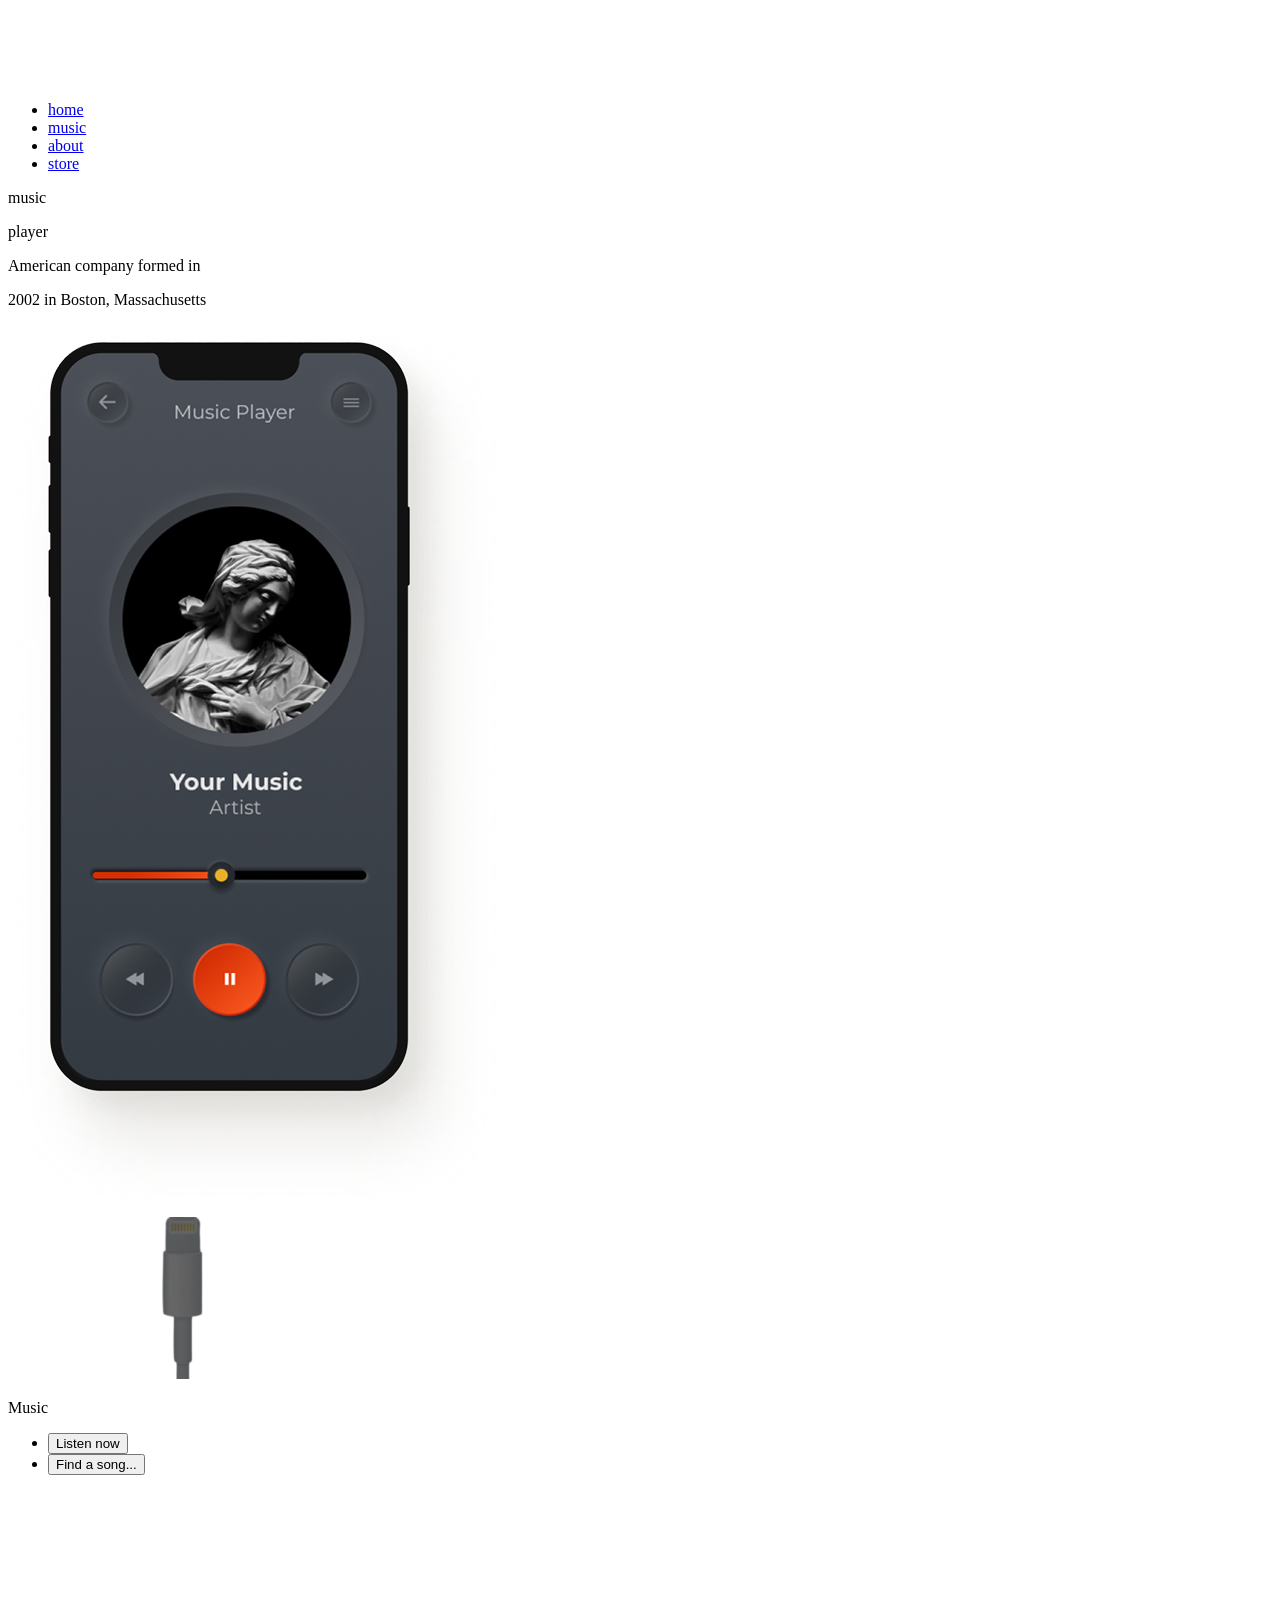
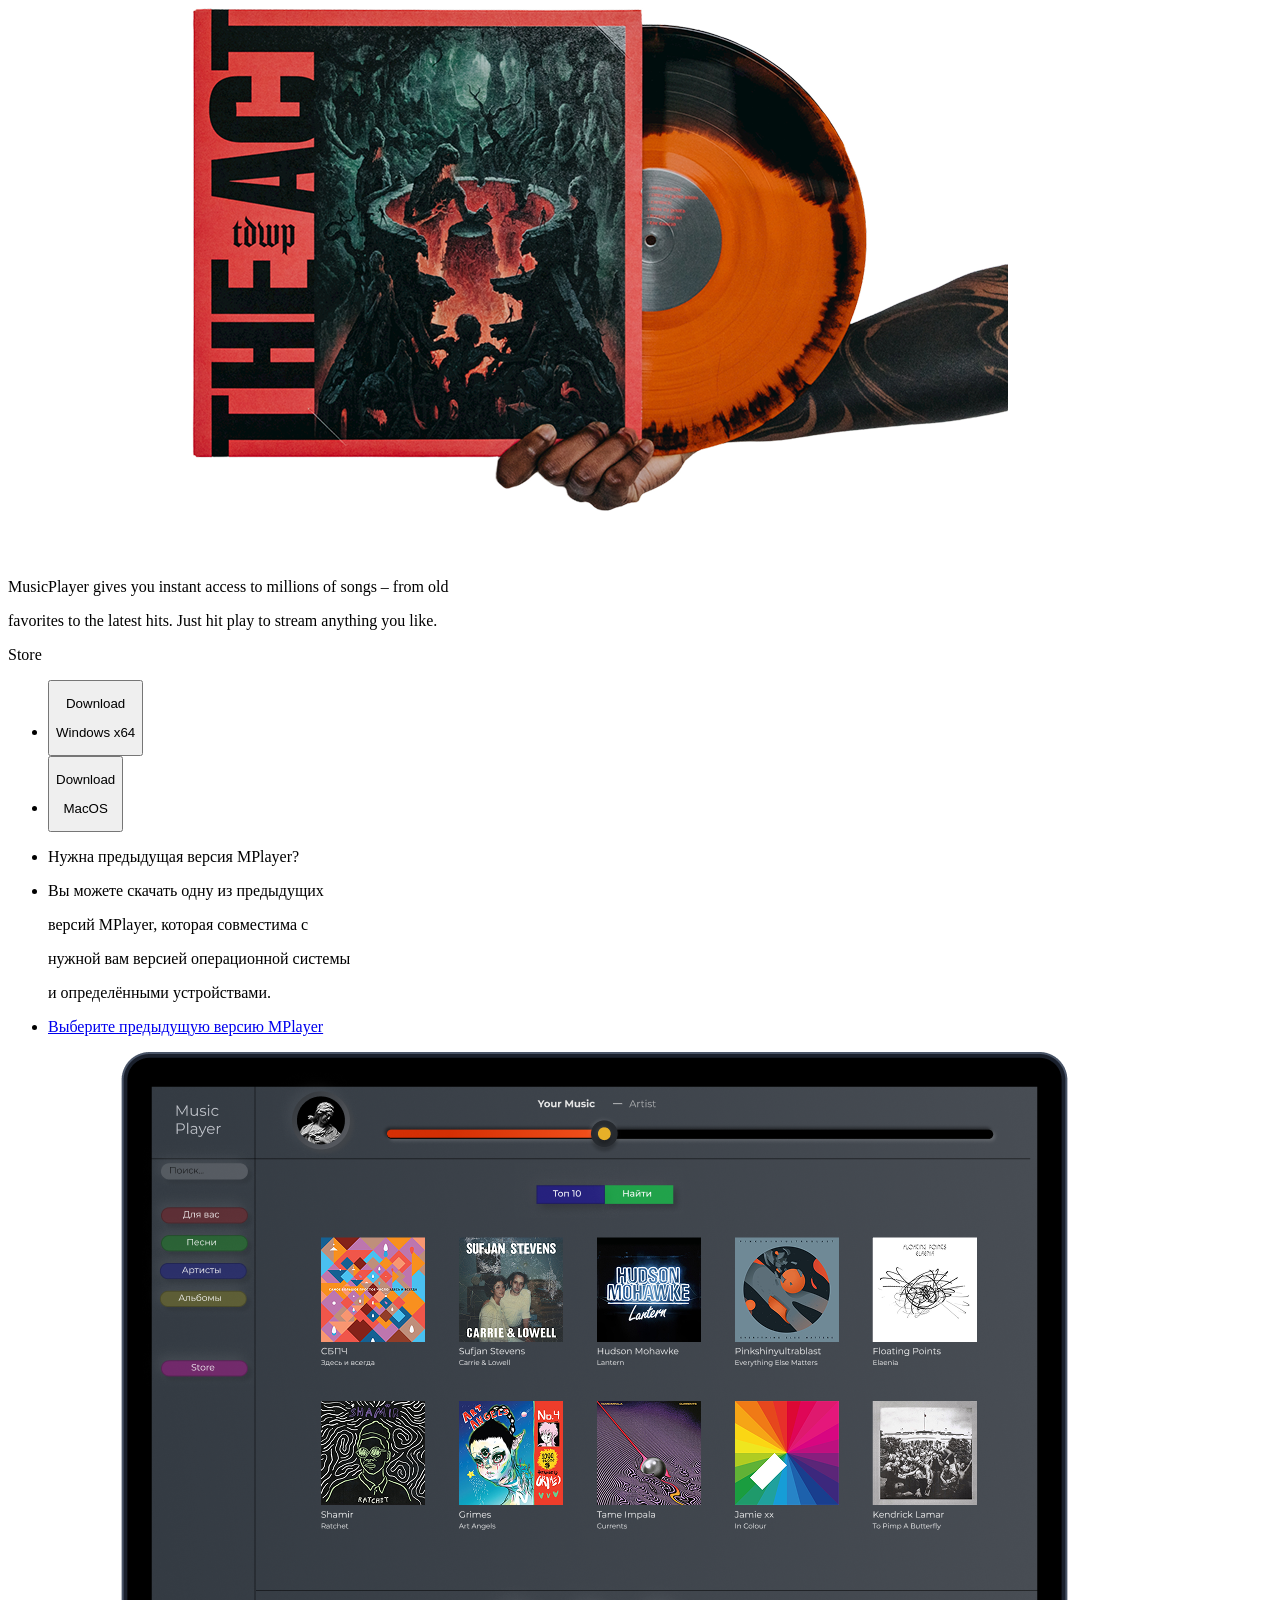
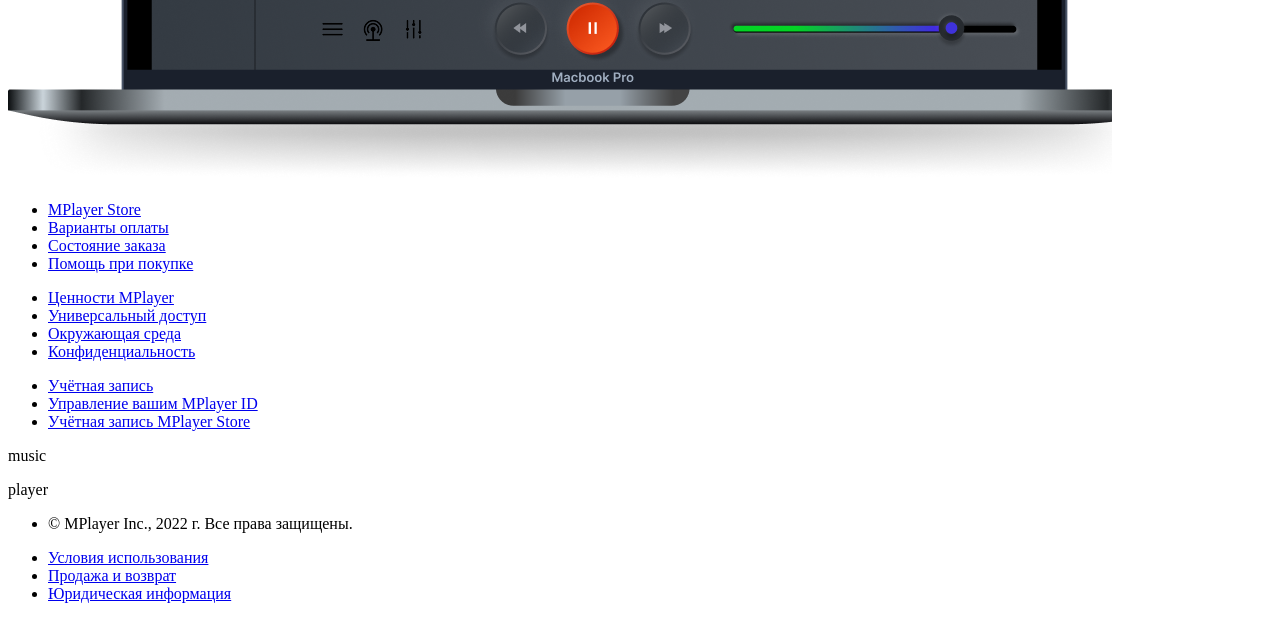
==== project_music_player/index.html @ a36b60ea "new project: html part done" ====
<!DOCTYPE html>
<html lang="en">
<head>
    <meta charset="UTF-8">
    <meta name="viewport" content="width=device-width, initial-scale=1.0">
    <title>Music Player</title>
</head>
<body>
    <header class="page_header">
        <nav class="navigation">
            <div>
                <img src="images/MP_logo.png" alt="" class="mp_logo">
            </div>
            <ul class="navigation_list">
                <li>
                    <a href="#" class="navigation_title_main">home</a>
                </li>
                <li>
                    <a href="#" class="navigation_title_main">music</a>
                </li>
                <li>
                    <a href="#" class="navigation_title_main">about</a>
                </li>
                <li>
                    <a href="#" class="navigation_title_main">store</a>
                </li>
            </ul>
        </nav>

        <div class="header_main_info">
            <div class="header_title_mp">
                <p class="title_mp">music</p>
                <p class="title_mp">player</p>
            </div>
            <div class="header_title_text">
                <p class="title_text">American company formed in</p>
                <p class="title_text">2002 in Boston, Massachusetts</p>
            </div>
            <div>
                <img src="images/iphone.png" class="iphone_img">
            </div>
            <div>
                <img src="images/kabel_iphone.png" class="kabel_img">
            </div>
        </div>
    </header>
    
    <main class="page_main">
        <section class="main_music">
            <div>
                <p class="title_music">Music</p>
            </div>
            <ul class="buttons_music">
                <li>
                    <button>Listen now</button>
                </li>
                <li>
                    <button>Find a song...</button>
                </li>
            </ul>
            <div>
                <img src="images/hand_with_disk.png" alt="" class="music_img">
            </div>
        </section>

        <section class="main_about">
            <div class="main_text_about">
                <p class="text_about">MusicPlayer gives you instant access to millions of songs – from old</p>
                <p class="text_about">favorites to the latest hits. Just hit play to stream anything you like.</p>
            </div>
        </section>

        <section class="main_store">
            <div>
                <p class="title_store">Store</p>
            </div>
            <ul class="buttons_store">
                <li>
                    <button class="button_windows">
                        <p>Download</p>
                        <p>Windows x64</p>
                    </button>
                </li>
                <li>
                    <button class="button_macos">
                        <p>Download</p>
                        <p>MacOS</p>
                    </button>
                </li>
            </ul>
            <ul class="version_store">
                <li>
                    <p class="title_version">Нужна предыдущая версия MPlayer?</p>
                </li>
                <li>
                    <p class="text_version">Вы можете скачать одну из предыдущих</p>
                    <p class="text_version">версий MPlayer, которая совместима с</p>
                    <p class="text_version">нужной вам версией операционной системы</p>
                    <p class="text_version">и определёнными устройствами.</p>
                </li>
                <li>
                    <a href="#" class="link_version">Выберите предыдущую версию MPlayer</a>
                </li>
            </ul>
            <div>
                <img src="images/macbook.png" class="macbook_img">
            </div>
        </section>
    </main>

    <footer class="page_footer">
        <ul class="footer_mp_store">
            <li>
                <a href="#" class="footer_mp_store_title">MPlayer Store</a>
            </li>
            <li>
                <a href="#" class="footer_mp_store_vars">Варианты оплаты</a>
            </li>
            <li>
                <a href="#" class="footer_mp_store_vars">Состояние заказа</a>
            </li>
            <li>
                <a href="#" class="footer_mp_store_vars">Помощь при покупке</a>
            </li>
        </ul>

        <ul class="footer_mp_values">
            <li>
                <a href="#" class="footer_mp_values_title">Ценности MPlayer</a>
            </li>
            <li>
                <a href="#" class="footer_mp_values_vars">Универсальный доступ</a>
            </li>
            <li>
                <a href="#" class="footer_mp_values_vars">Окружающая среда</a>
            </li>
            <li>
                <a href="#" class="footer_mp_values_vars">Конфиденциальность</a>
            </li>
        </ul>

        <ul class="footer_account">
            <li>
                <a href="#" class="footer_account_title">Учётная запись</a>
            </li>
            <li>
                <a href="#" class="footer_account_vars">Управление вашим MPlayer ID</a>
            </li>
            <li>
                <a href="#" class="footer_account_vars">Учётная запись MPlayer Store</a>
            </li>
        </ul>

        <div class="footer_title_mp">
            <p class="footer_logo">music</p>
            <p class="footer_logo">player</p>
        </div>

        <ul class="footer_info">
            <li>
                <p class="footer_info_under_logo">© MPlayer Inc., 2022 г. Все права защищены.</p>
            </li>
            <li>
                <a href="#" class="footer_info_vars">Условия использования</a>
            </li>
            <li>
                <a href="#" class="footer_info_vars">Продажа и возврат</a>
            </li>
            <li>
                <a href="#" class="footer_info_vars">Юридическая информация</a>
            </li>
        </ul>
    </footer>
</body>
</html>
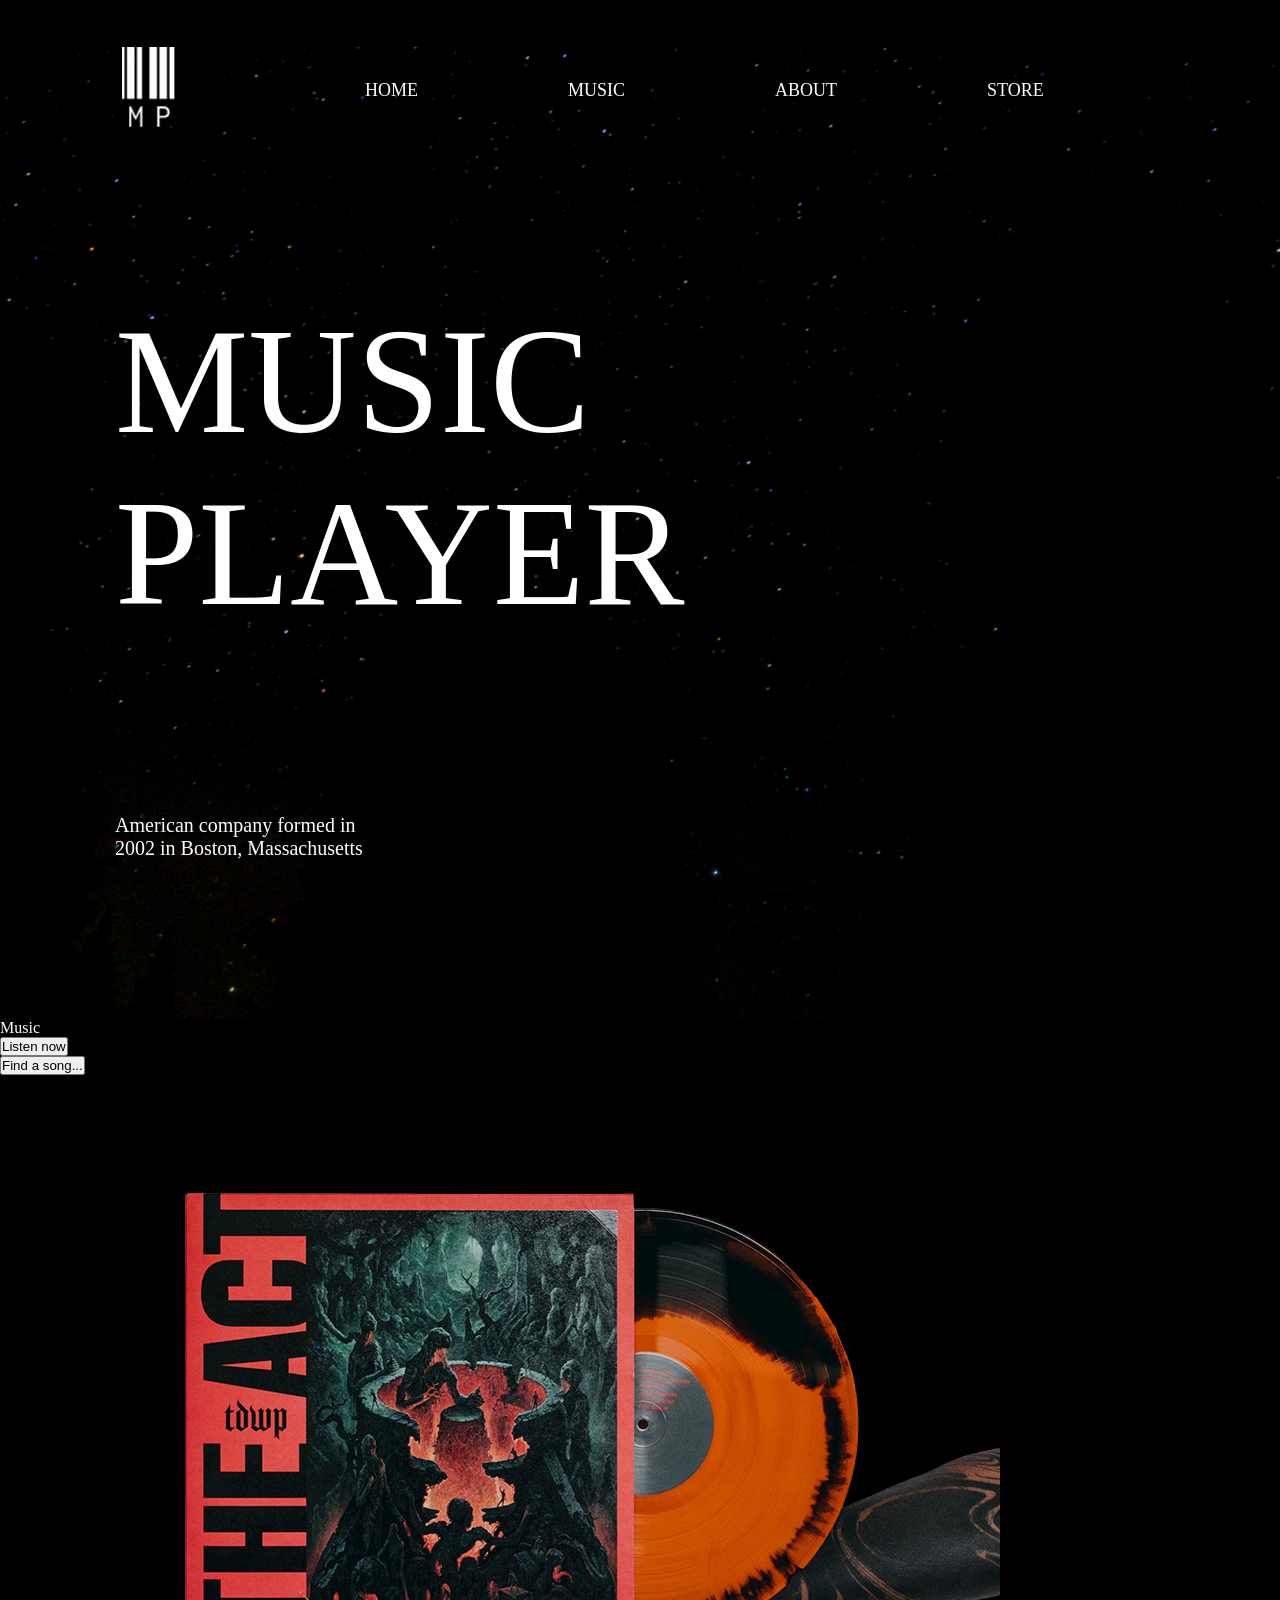
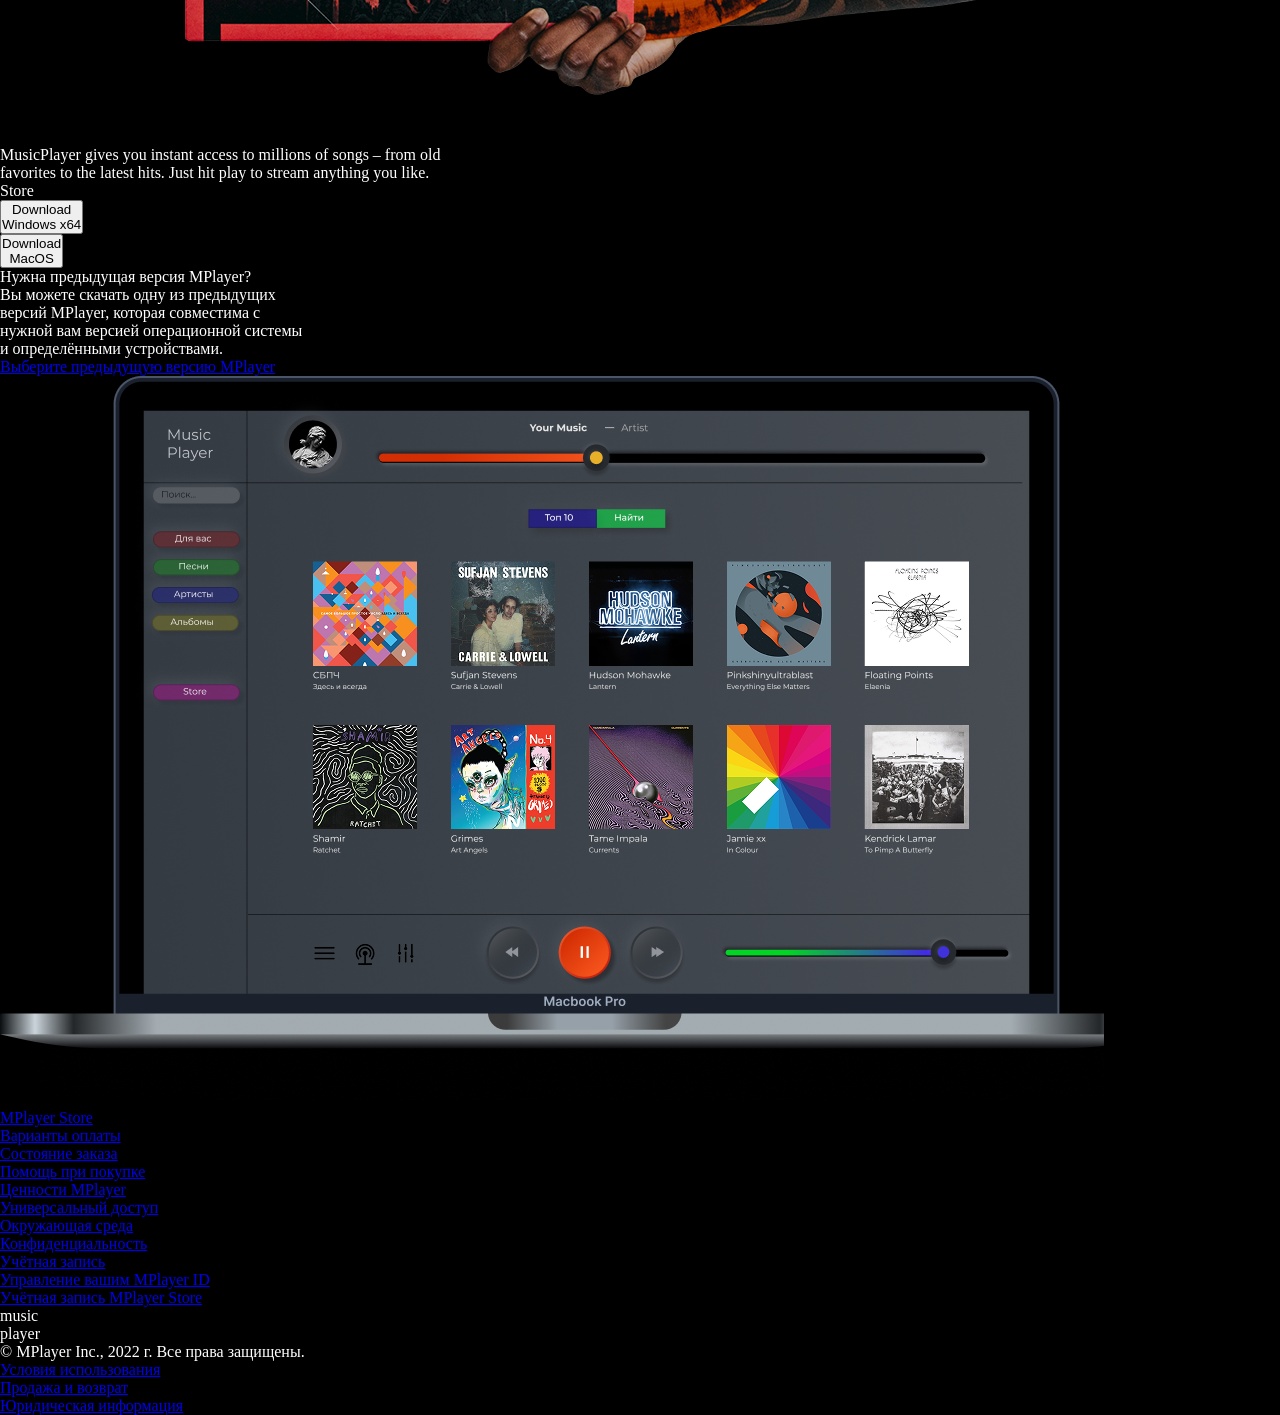
==== commit 7edd684b: "fixes..." ====
--- a/project_music_player/index.html
+++ b/project_music_player/index.html
@@ -3,6 +3,7 @@
 <head>
     <meta charset="UTF-8">
     <meta name="viewport" content="width=device-width, initial-scale=1.0">
+    <link rel="stylesheet" href="style.css">
     <title>Music Player</title>
 </head>
 <body>
@@ -27,22 +28,28 @@
             </ul>
         </nav>
 
-        <div class="header_main_info">
-            <div class="header_title_mp">
-                <p class="title_mp">music</p>
-                <p class="title_mp">player</p>
+        <div class="header_main">
+            <div class="header_main_info">
+                <div class="header_title_mp">
+                    <p class="title_mp">music</p>
+                    <p class="title_mp">player</p>
+                </div>
+                <div class="header_title_text">
+                    <p class="title_text">American company formed in</p>
+                    <p class="title_text">2002 in Boston, Massachusetts</p>
+                </div>
             </div>
-            <div class="header_title_text">
-                <p class="title_text">American company formed in</p>
-                <p class="title_text">2002 in Boston, Massachusetts</p>
-            </div>
-            <div>
-                <img src="images/iphone.png" class="iphone_img">
-            </div>
-            <div>
-                <img src="images/kabel_iphone.png" class="kabel_img">
+
+            <div class="header_main_imgs">
+                <div>
+                    <img src="images/iphone.png" class="iphone_img">
+                </div>
+                <div>
+                    <img src="images/kabel_iphone.png" class="kabel_img">
+                </div>
             </div>
         </div>
+
     </header>
     
     <main class="page_main">
@@ -50,16 +57,18 @@
             <div>
                 <p class="title_music">Music</p>
             </div>
-            <ul class="buttons_music">
-                <li>
-                    <button>Listen now</button>
-                </li>
-                <li>
-                    <button>Find a song...</button>
-                </li>
-            </ul>
-            <div>
-                <img src="images/hand_with_disk.png" alt="" class="music_img">
+            <div class="music_content">
+                <ul class="buttons_music">
+                    <li>
+                        <button type="button" class="buttons_music_main">Listen now</button>
+                    </li>
+                    <li>
+                        <button type="button" class="buttons_music_main">Find a song...</button>
+                    </li>
+                </ul>
+                <div>
+                    <img src="images/hand_with_disk.png" alt="" class="music_img">
+                </div>
             </div>
         </section>
 
--- a/project_music_player/style.css
+++ b/project_music_player/style.css
@@ -0,0 +1,113 @@
+* {
+    padding: 0; 
+    margin: 0;
+    box-sizing: border-box; /* включает padding и border ВНУТРЬ заданной ширины */
+}
+
+html {
+    height: 100%;
+}
+
+body{
+    min-height: 100vh;
+    flex-direction: column; 
+    color: white;
+    background-color: black;
+}
+
+/* ---------- шапка ----------*/
+
+.page_header{
+    width: 100%;
+    min-height: 900px;
+    background-image: url("images/sky_background.png");
+    background-size: cover;
+    background-position: center;
+}
+
+.navigation{
+    display: flex; 
+    flex-wrap: wrap;
+    margin-top: 47px; 
+    margin-left: 122px;
+}
+
+.mp_logo{
+    width: 53px;
+    height: 80px;
+    margin-right: 190px;
+}
+
+.navigation_list{
+    margin: 0;
+    padding: 0;
+    display: flex;
+    flex-wrap: wrap;
+    gap: 150px;
+    margin-top: 30px;
+    list-style: none;
+}
+
+.navigation_title_main{
+    display: block;
+    text-align: center;
+    text-decoration: none;
+    font-size: 18px;
+    font-weight: 500;
+    line-height: 26px;
+    color: white;
+    text-transform: uppercase;
+}
+
+.header_main {
+    display: flex;
+    min-height: 700px;
+}
+
+
+.header_title_mp{
+    text-align: left;
+    margin-top: 164px;
+    margin-left: 115px;
+}
+
+.title_mp{
+    font-size: 150px;
+    text-transform: uppercase;
+    font-weight: 500;
+    font-family: fantasy;
+}
+
+.header_title_text{
+    text-align: left;
+    margin-top: 175px;
+    margin-left: 115px;
+}
+
+.title_text{
+    font-size: 20px;
+    font-weight: 500;
+}
+
+.header_main_imgs{
+    position: relative;
+    width: 500px;
+    margin-left: 700px;
+}
+
+.iphone_img{
+    display: block;
+    margin: 0;
+    padding: 0;
+    width: 500px;
+    position: relative; /* чтобы работал z-index */
+    z-index: 2; /* больше -> выше по приоритету */
+}
+
+.kabel_img{
+    position: absolute;
+    bottom: -7px;
+    left: 10%;
+    width: 350px;
+    z-index: 1; /* меньше -> ниже по приоритету (позади) */
+}
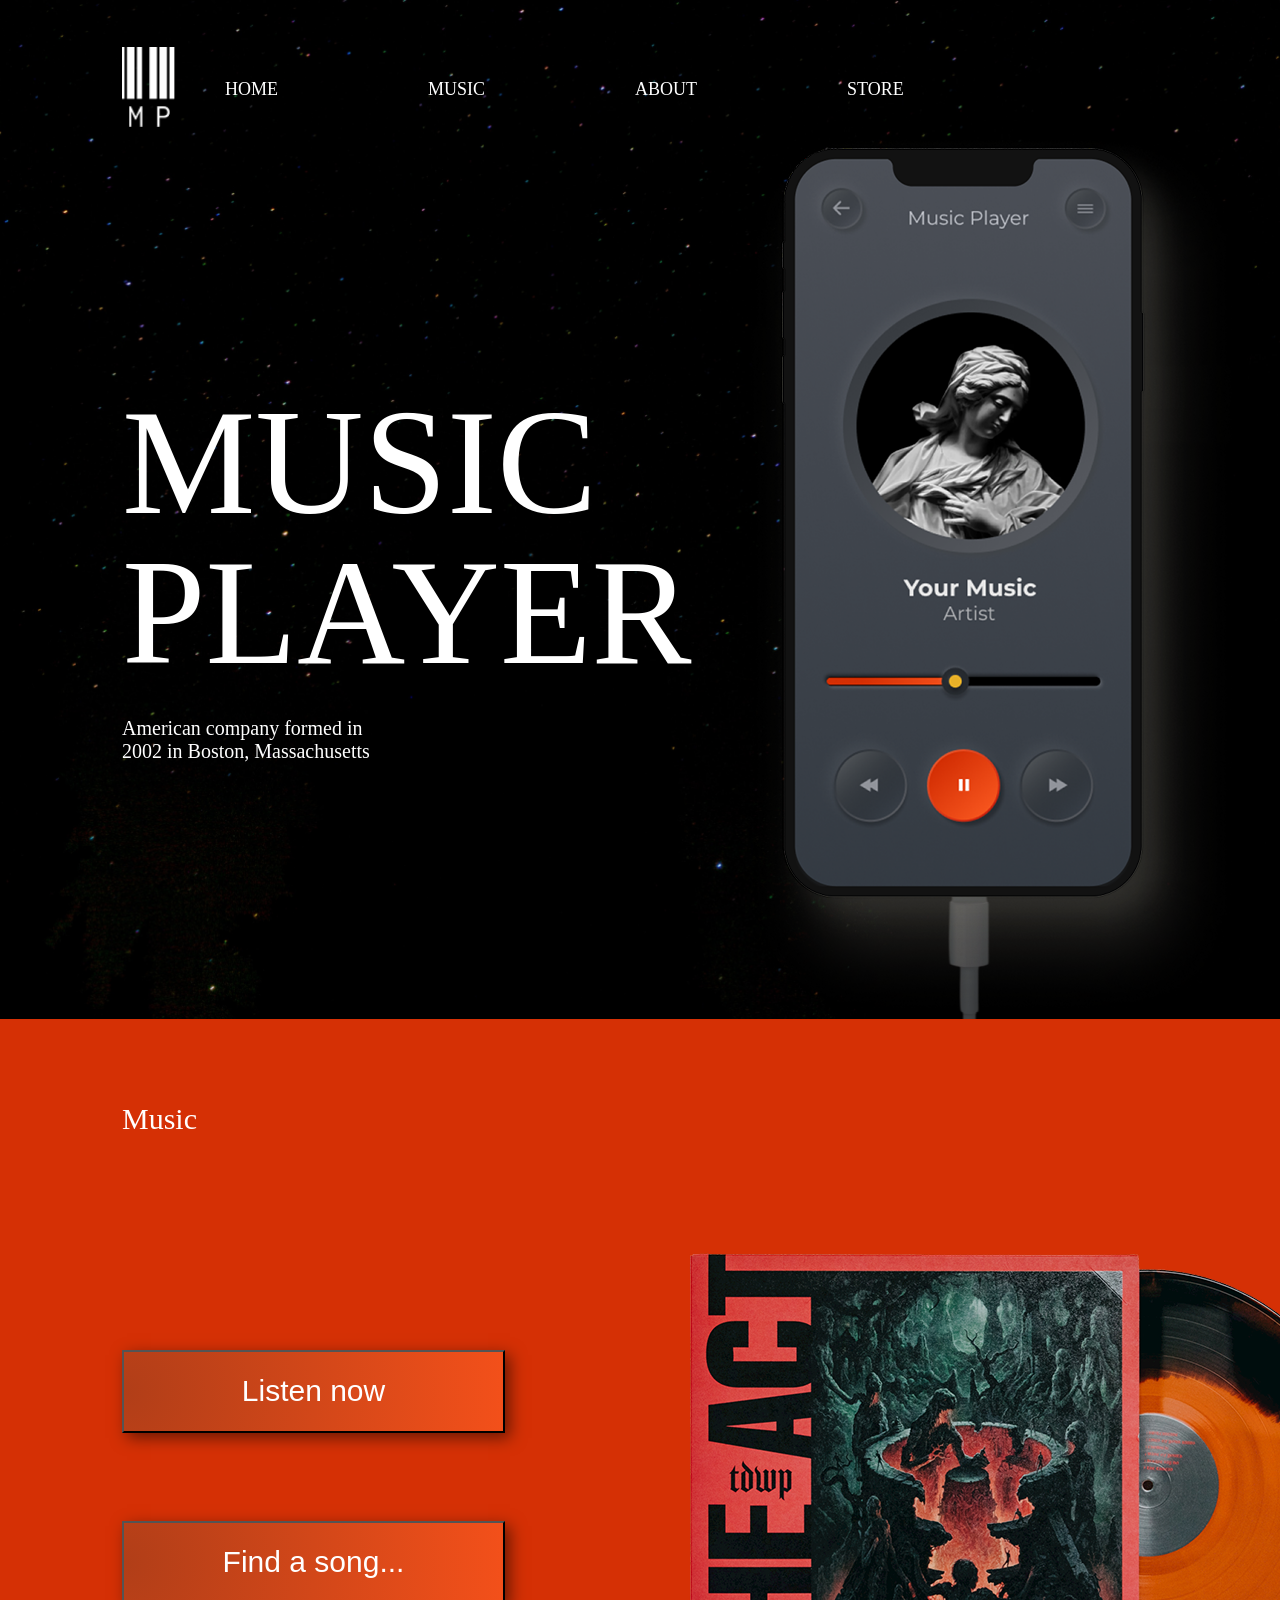
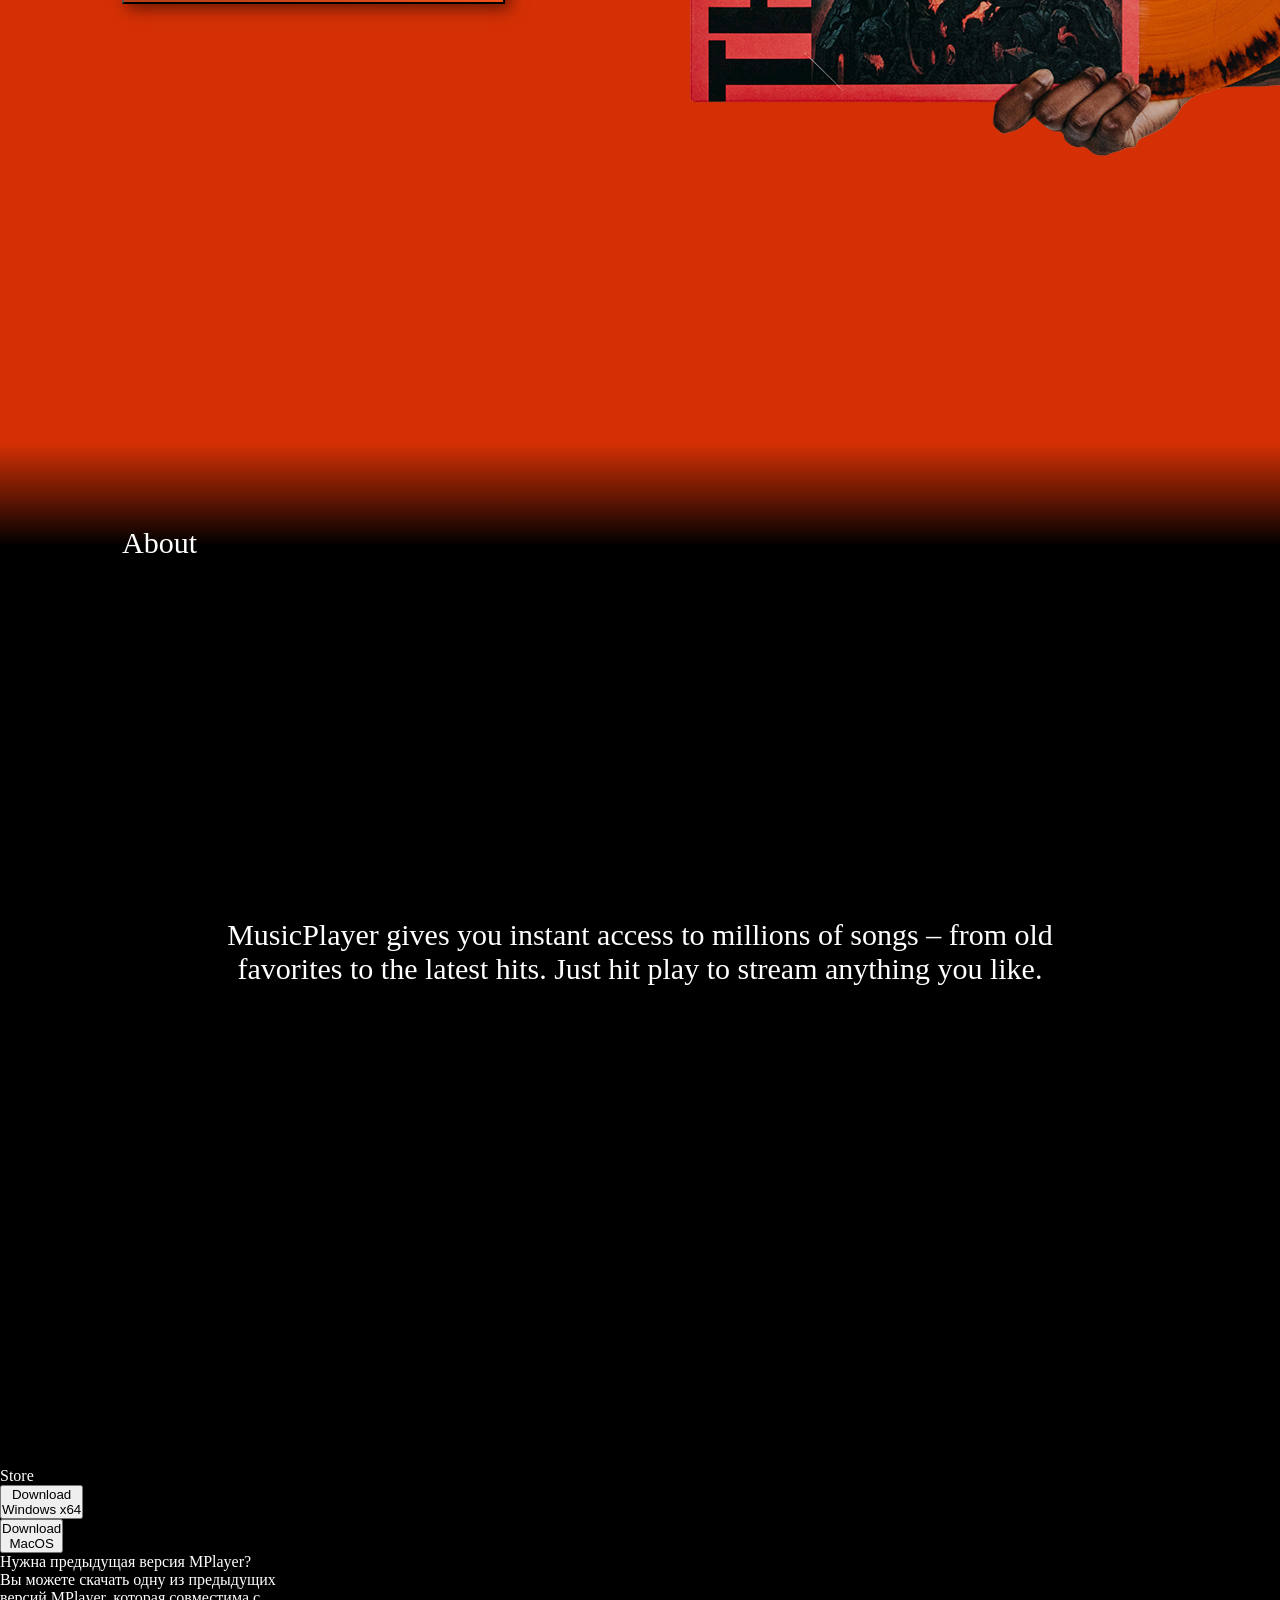
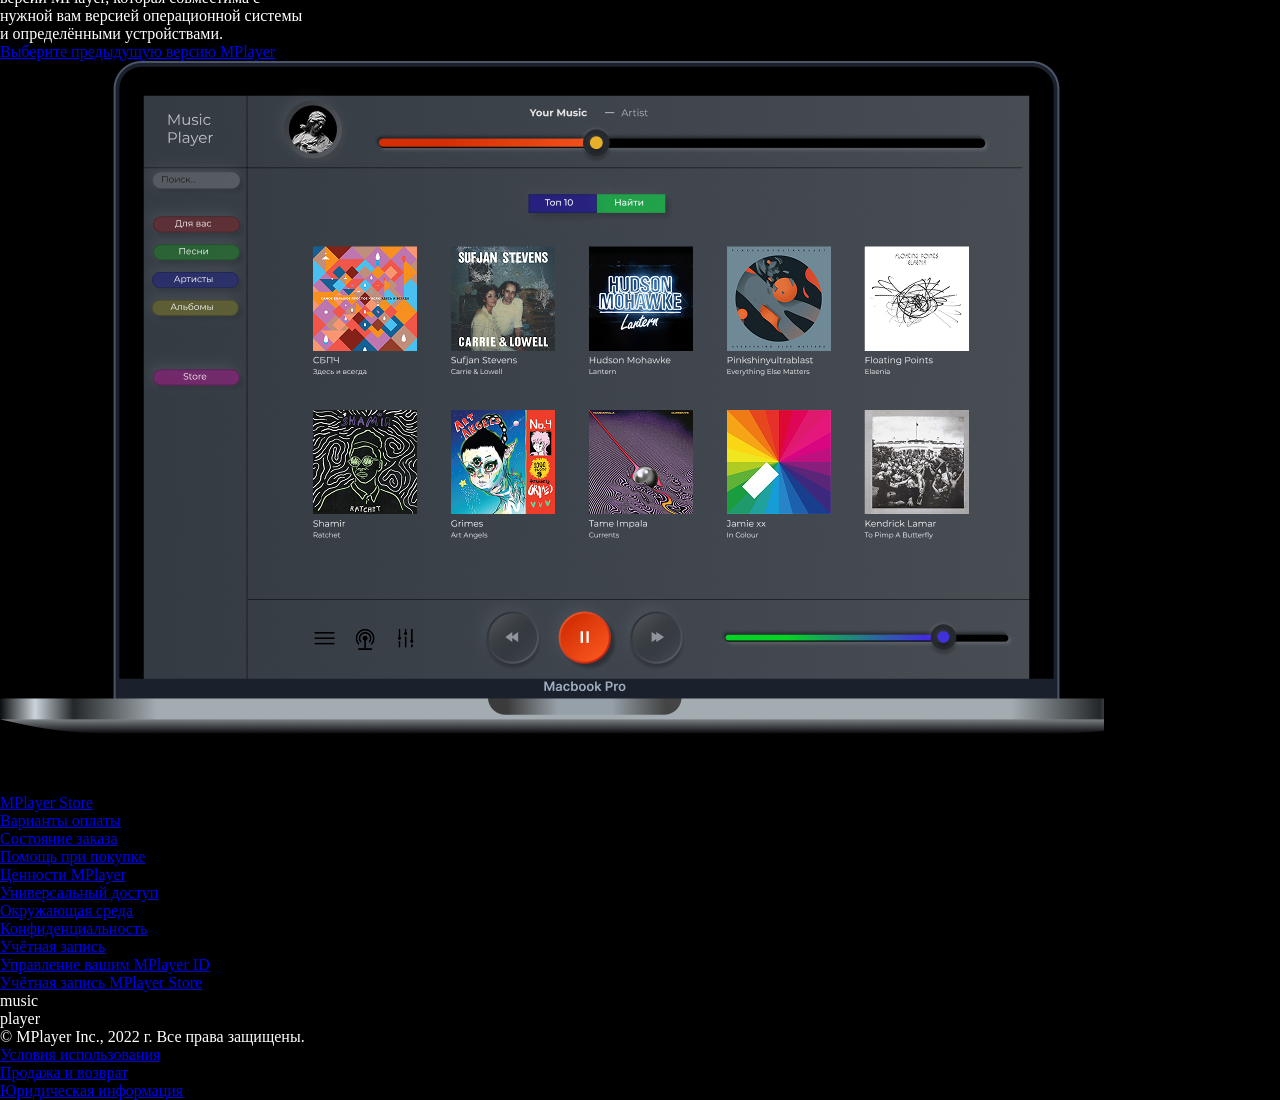
==== commit f341b873: "main-about done" ====
--- a/project_music_player/index.html
+++ b/project_music_player/index.html
@@ -73,6 +73,7 @@
         </section>
 
         <section class="main_about">
+            <p class="title_about">About</p>
             <div class="main_text_about">
                 <p class="text_about">MusicPlayer gives you instant access to millions of songs – from old</p>
                 <p class="text_about">favorites to the latest hits. Just hit play to stream anything you like.</p>
--- a/project_music_player/style.css
+++ b/project_music_player/style.css
@@ -10,6 +10,7 @@
 
 body{
     min-height: 100vh;
+    display: flex;
     flex-direction: column; 
     color: white;
     background-color: black;
@@ -23,34 +24,32 @@
     background-image: url("images/sky_background.png");
     background-size: cover;
     background-position: center;
+    padding-top: 47px;
+    padding-left: 122px;
+    padding-right: 122px;
+    overflow: hidden; /* обрезает все, что выходит за пределы шапки*/
 }
 
 .navigation{
     display: flex; 
     flex-wrap: wrap;
-    margin-top: 47px; 
-    margin-left: 122px;
+    align-items: center;
+    gap: 50px;
 }
 
 .mp_logo{
     width: 53px;
     height: 80px;
-    margin-right: 190px;
 }
 
 .navigation_list{
-    margin: 0;
-    padding: 0;
     display: flex;
     flex-wrap: wrap;
     gap: 150px;
-    margin-top: 30px;
     list-style: none;
 }
 
 .navigation_title_main{
-    display: block;
-    text-align: center;
     text-decoration: none;
     font-size: 18px;
     font-weight: 500;
@@ -61,14 +60,15 @@
 
 .header_main {
     display: flex;
+    align-items: center;
+    justify-content: space-between;
     min-height: 700px;
+    gap: 50px;
 }
 
 
 .header_title_mp{
-    text-align: left;
-    margin-top: 164px;
-    margin-left: 115px;
+    margin-bottom: 30px;
 }
 
 .title_mp{
@@ -76,12 +76,11 @@
     text-transform: uppercase;
     font-weight: 500;
     font-family: fantasy;
+    line-height: 1;
 }
 
 .header_title_text{
-    text-align: left;
-    margin-top: 175px;
-    margin-left: 115px;
+    margin-top: 30px;
 }
 
 .title_text{
@@ -92,13 +91,11 @@
 .header_main_imgs{
     position: relative;
     width: 500px;
-    margin-left: 700px;
+    flex-shrink: 0; /* не сжимается*/
 }
 
 .iphone_img{
     display: block;
-    margin: 0;
-    padding: 0;
     width: 500px;
     position: relative; /* чтобы работал z-index */
     z-index: 2; /* больше -> выше по приоритету */
@@ -106,8 +103,90 @@
 
 .kabel_img{
     position: absolute;
-    bottom: -7px;
-    left: 10%;
+    bottom: -10px;
+    left: 35%;
+    transform: translateX(-35%);
     width: 350px;
     z-index: 1; /* меньше -> ниже по приоритету (позади) */
+}
+
+/* ---------- main - music ----------*/
+.page_main{
+    flex: 1;
+}
+
+.main_music{
+    width: 100%;
+    min-height: 1024px;
+    background-color: #D53005;
+    padding-top: 83px;
+    padding-left: 122px;
+    padding-right: 122px;
+    overflow: hidden;
+}
+
+.title_music{
+    font-size: 30px;
+    font-weight: 500;
+}
+
+.music_content{
+    display: flex;
+    align-items: center;
+    justify-content: space-between;
+}
+
+.buttons_music{
+    display: flex;
+    flex-direction: column;
+    gap: 88px;
+    padding-top: 10px;
+    list-style: none;
+}
+
+.buttons_music_main{
+    width: 383px;
+    height: 83px;
+    background: radial-gradient(circle at left, #B13E18, #F3501A);
+    padding: 18px 93px; 
+    font-size: 30px;
+    font-weight: 400;
+    color: white;
+    box-shadow: 5px 5px 15px rgba(0, 0, 0, 0.5); /* тень:  сдвиг_вправо сдвиг_вниз размытие цвет */
+    cursor: pointer; /* курсор-рука */
+}
+
+.buttons_music_main:hover{
+    background: radial-gradient(circle at left, #8d3113, #b93d14);
+}
+
+.music_img{
+    margin-right: -125px;
+}
+
+/* ---------- main - about ----------*/
+
+.main_about{
+    width: 100%;
+    min-height: 1024px;
+    background: linear-gradient(to top, black 90%, #D53005 100%);
+    padding-top: 83px;
+    padding-left: 122px;
+    padding-right: 122px;
+    overflow: hidden;
+}
+
+.title_about{
+    font-size: 30px;
+    font-weight: 500;
+}
+
+.main_text_about{
+    text-align: center;
+    padding-top: 358px;
+}
+
+.text_about{
+    font-size: 30px;
+    font-weight: 400;
 }
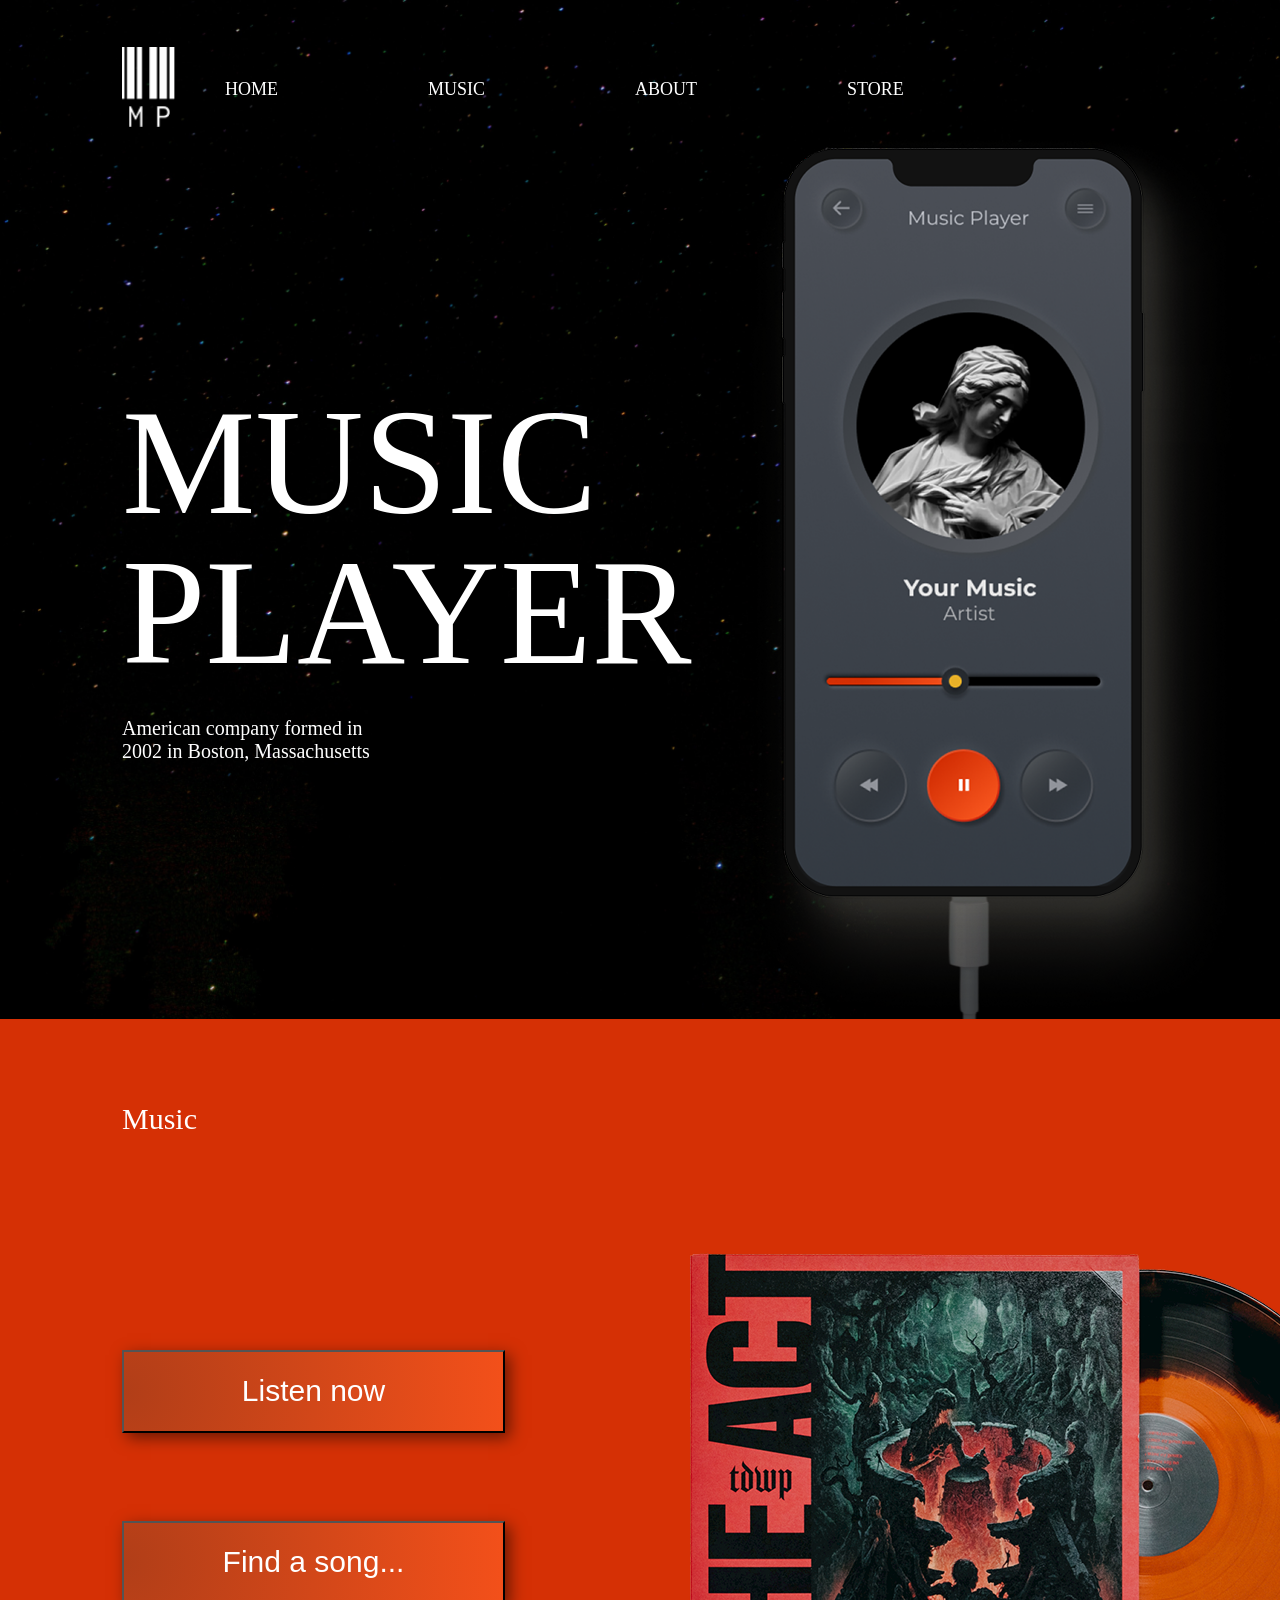
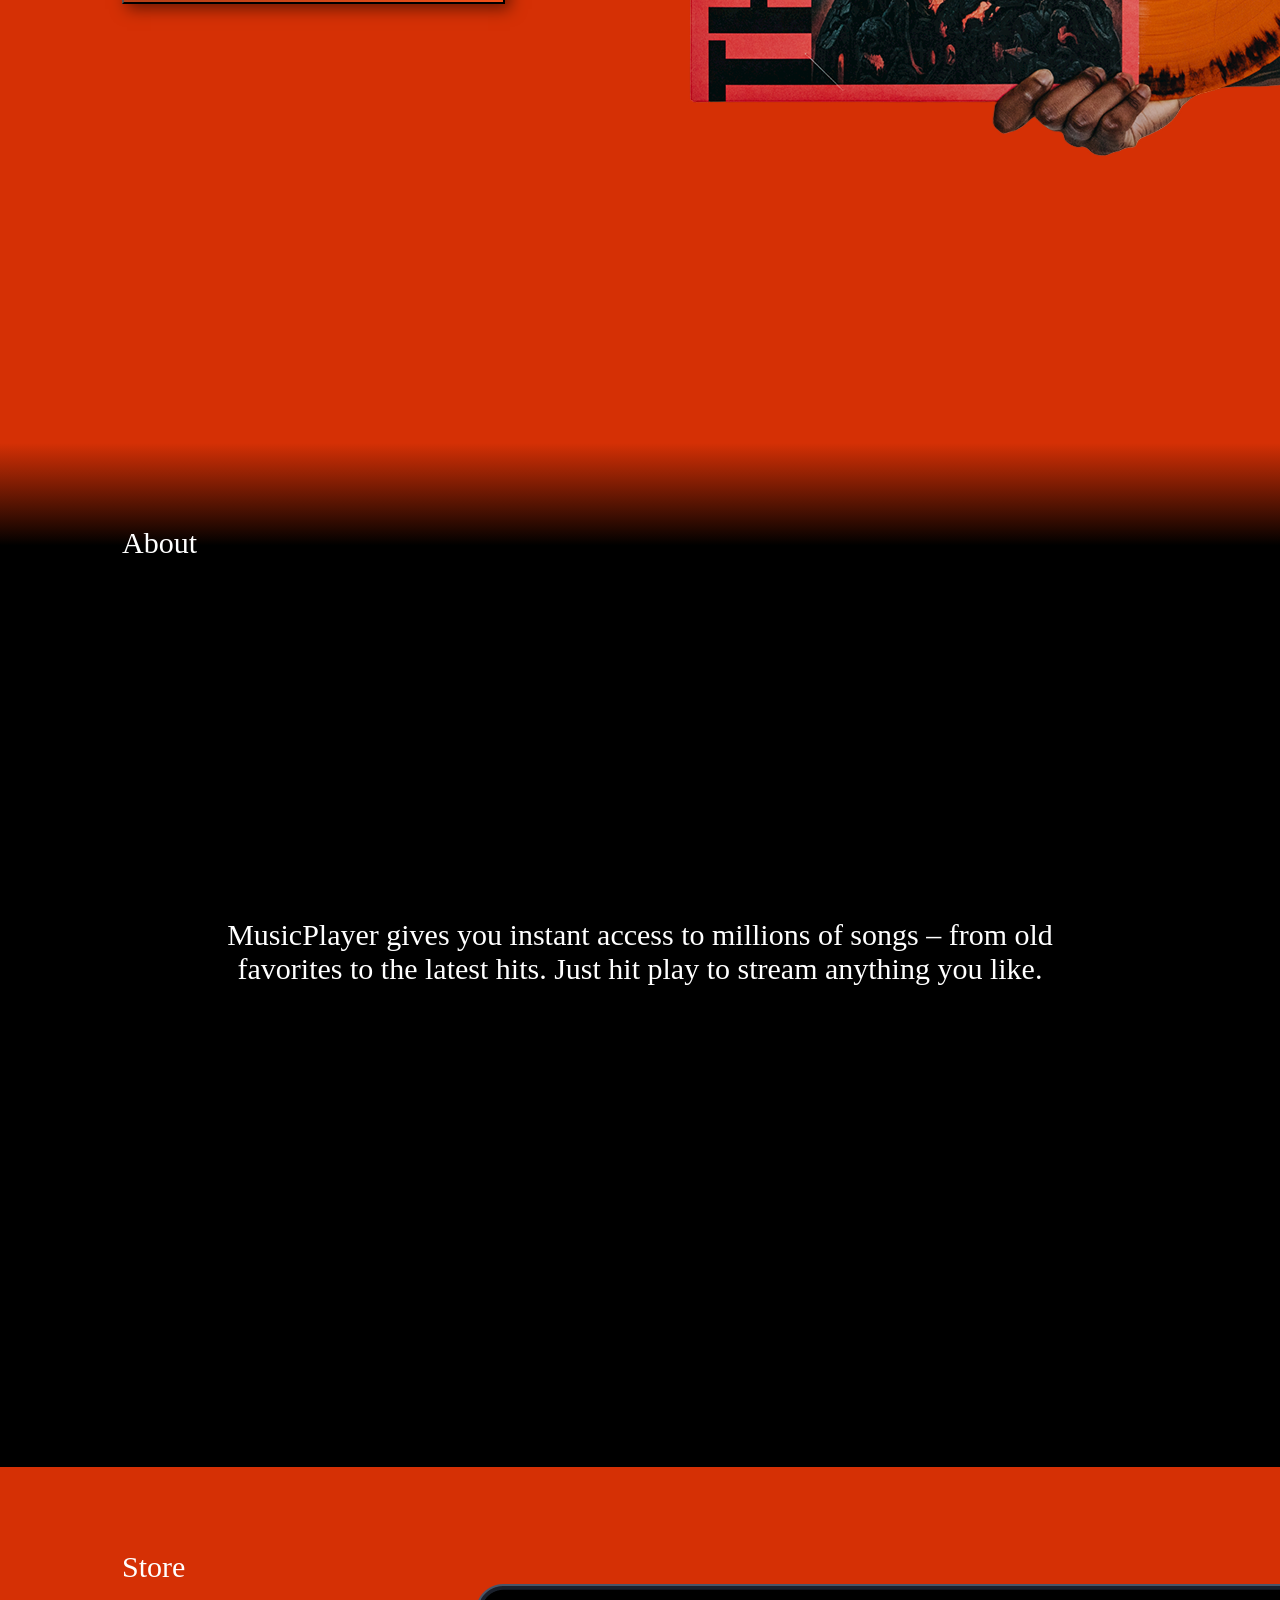
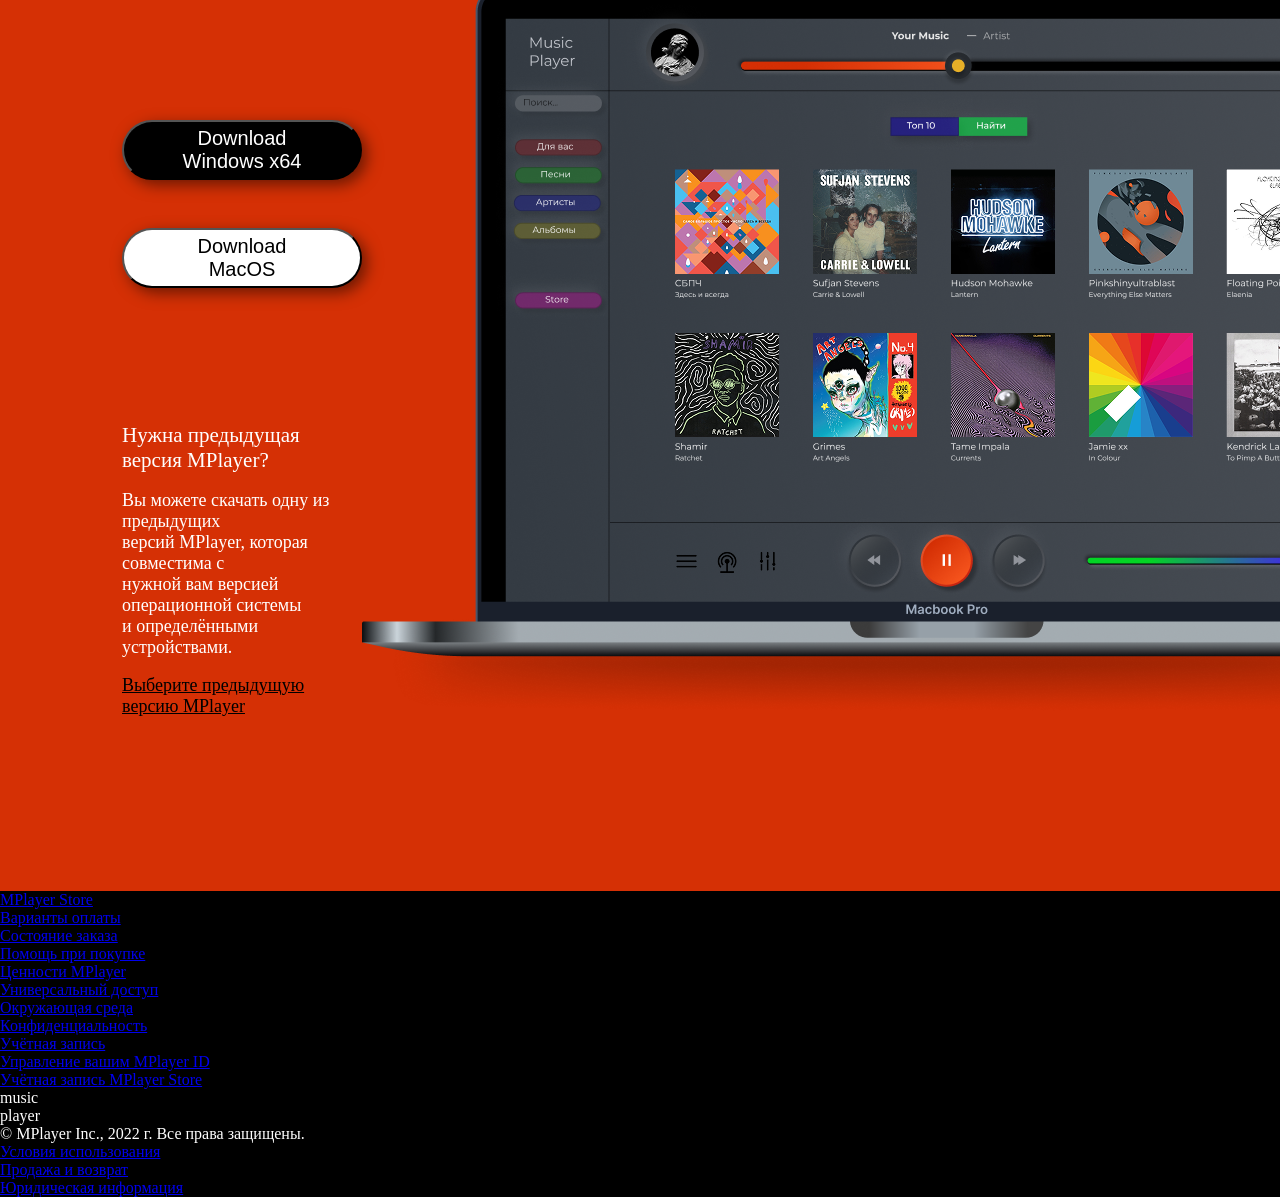
==== commit 7a272699: "main-store's styles done" ====
--- a/project_music_player/index.html
+++ b/project_music_player/index.html
@@ -54,9 +54,7 @@
     
     <main class="page_main">
         <section class="main_music">
-            <div>
-                <p class="title_music">Music</p>
-            </div>
+            <p class="title_music">Music</p>
             <div class="music_content">
                 <ul class="buttons_music">
                     <li>
@@ -84,36 +82,40 @@
             <div>
                 <p class="title_store">Store</p>
             </div>
-            <ul class="buttons_store">
-                <li>
-                    <button class="button_windows">
-                        <p>Download</p>
-                        <p>Windows x64</p>
-                    </button>
-                </li>
-                <li>
-                    <button class="button_macos">
-                        <p>Download</p>
-                        <p>MacOS</p>
-                    </button>
-                </li>
-            </ul>
-            <ul class="version_store">
-                <li>
-                    <p class="title_version">Нужна предыдущая версия MPlayer?</p>
-                </li>
-                <li>
-                    <p class="text_version">Вы можете скачать одну из предыдущих</p>
-                    <p class="text_version">версий MPlayer, которая совместима с</p>
-                    <p class="text_version">нужной вам версией операционной системы</p>
-                    <p class="text_version">и определёнными устройствами.</p>
-                </li>
-                <li>
-                    <a href="#" class="link_version">Выберите предыдущую версию MPlayer</a>
-                </li>
-            </ul>
-            <div>
-                <img src="images/macbook.png" class="macbook_img">
+            <div class="store_content">
+                <div class="text_content">
+                    <ul class="buttons_store">
+                        <li>
+                            <button class="button_windows">
+                                <p>Download</p>
+                                <p>Windows x64</p>
+                            </button>
+                        </li>
+                        <li>
+                            <button class="button_macos">
+                                <p>Download</p>
+                                <p>MacOS</p>
+                            </button>
+                        </li>
+                    </ul>
+                    <ul class="version_store">
+                        <li>
+                            <p class="title_version">Нужна предыдущая версия MPlayer?</p>
+                        </li>
+                        <li>
+                            <p class="text_version">Вы можете скачать одну из предыдущих</p>
+                            <p class="text_version">версий MPlayer, которая совместима с</p>
+                            <p class="text_version">нужной вам версией операционной системы</p>
+                            <p class="text_version">и определёнными устройствами.</p>
+                        </li>
+                        <li>
+                            <a href="#" class="link_version">Выберите предыдущую версию MPlayer</a>
+                        </li>
+                    </ul>
+                </div>
+                <div class="image_content">
+                    <img src="images/macbook.png" class="macbook_img">
+                </div>
             </div>
         </section>
     </main>
--- a/project_music_player/style.css
+++ b/project_music_player/style.css
@@ -189,4 +189,92 @@
 .text_about{
     font-size: 30px;
     font-weight: 400;
+}
+
+/* ---------- main - store ----------*/
+
+.main_store{
+    width: 100%;
+    min-height: 1024px;
+    background-color: #D53005;
+    padding-top: 83px;
+    padding-left: 122px;
+    padding-right: 122px;
+    overflow: hidden;
+}
+
+.title_store{
+    font-size: 30px;
+    font-weight: 500;
+}
+
+.buttons_store{
+    display: flex;
+    flex-direction: column;
+    gap: 48px;
+    padding-top: 136px;
+    padding-left: 0;
+    list-style: none;
+}
+
+.button_windows{
+    width: 240px;
+    height: 60px;
+    background-color: black;
+    font-size: 20px;
+    font-weight: 500;
+    color: white;
+    box-shadow: 5px 5px 15px rgba(0, 0, 0, 0.5);
+    border-radius: 30px;
+    cursor: pointer;
+}
+
+.button_macos{
+    width: 240px;
+    height: 60px;
+    background-color: white;
+    font-size: 20px;
+    font-weight: 500;
+    color: black;
+    box-shadow: 5px 5px 15px rgba(0, 0, 0, 0.5);
+    border-radius: 30px;
+    cursor: pointer;
+}
+
+.button_windows:hover{
+    color: rgb(130, 129, 129);
+}
+
+.button_macos:hover{
+    background-color: rgb(186, 186, 186);
+}
+
+.version_store{
+    display: flex;
+    flex-direction: column;
+    gap: 17px;
+    padding-top: 135px;
+    list-style: none;
+}
+
+.title_version{
+    font-size: 21px;
+    font-weight: 500;
+}
+
+.text_version{
+    font-size: 18px;
+    font-weight: 300;
+}
+
+.link_version{
+    font-size: 18px;
+    font-weight: 300;
+    color: black;
+}
+
+.store_content{
+    display: flex;
+    align-items: center;
+    justify-content: space-between;
 }
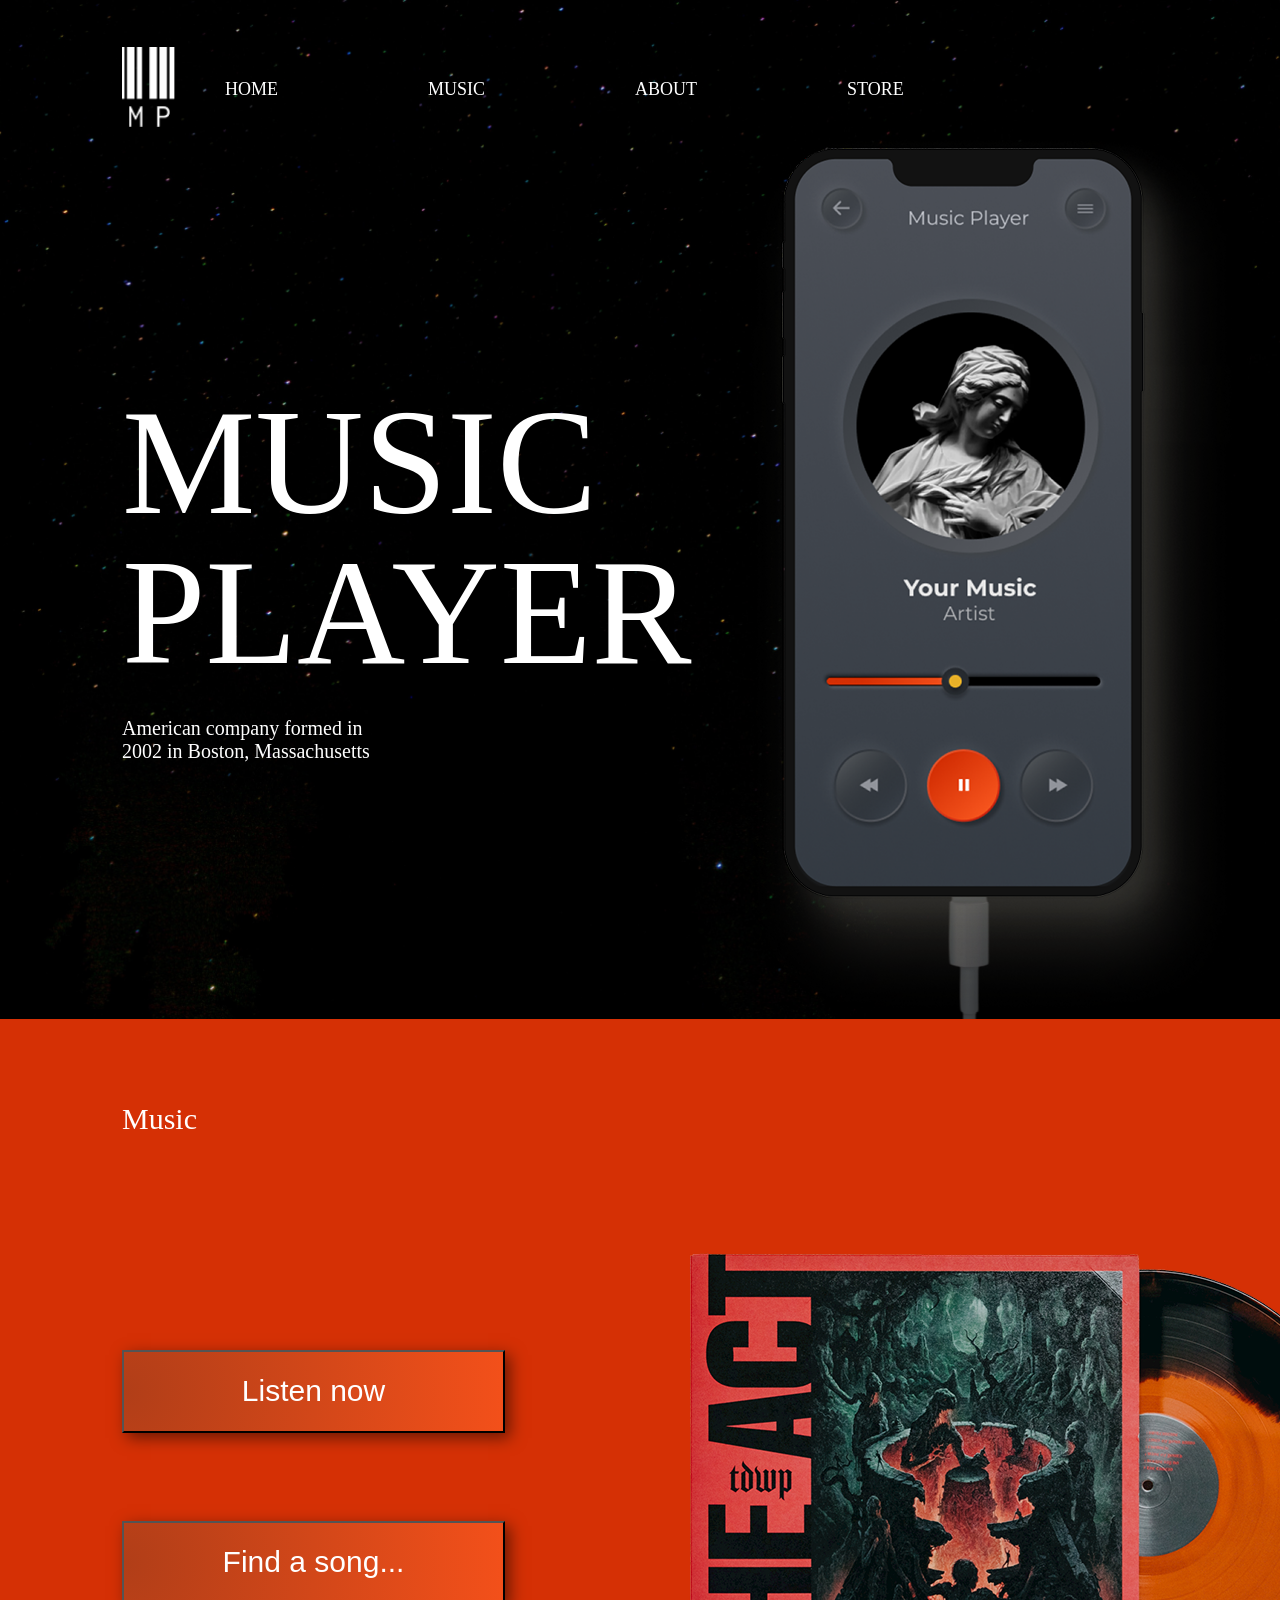
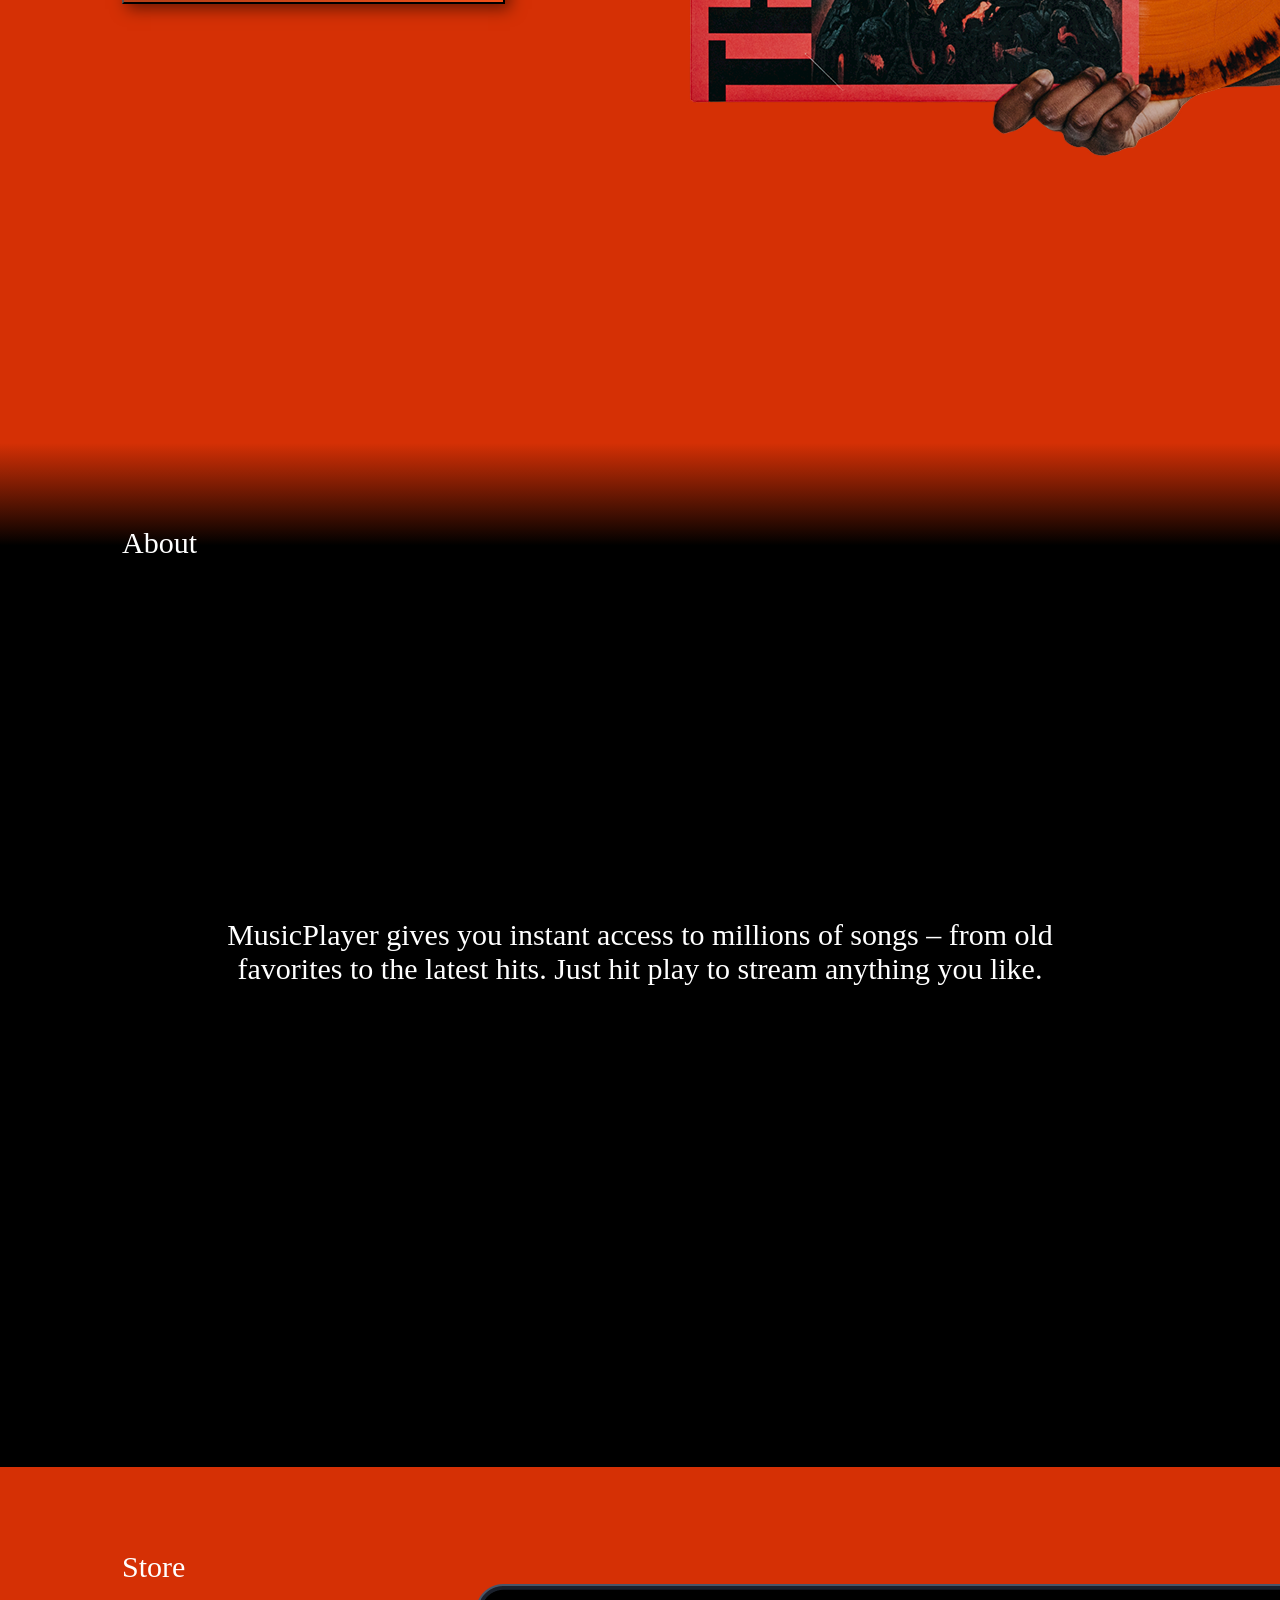
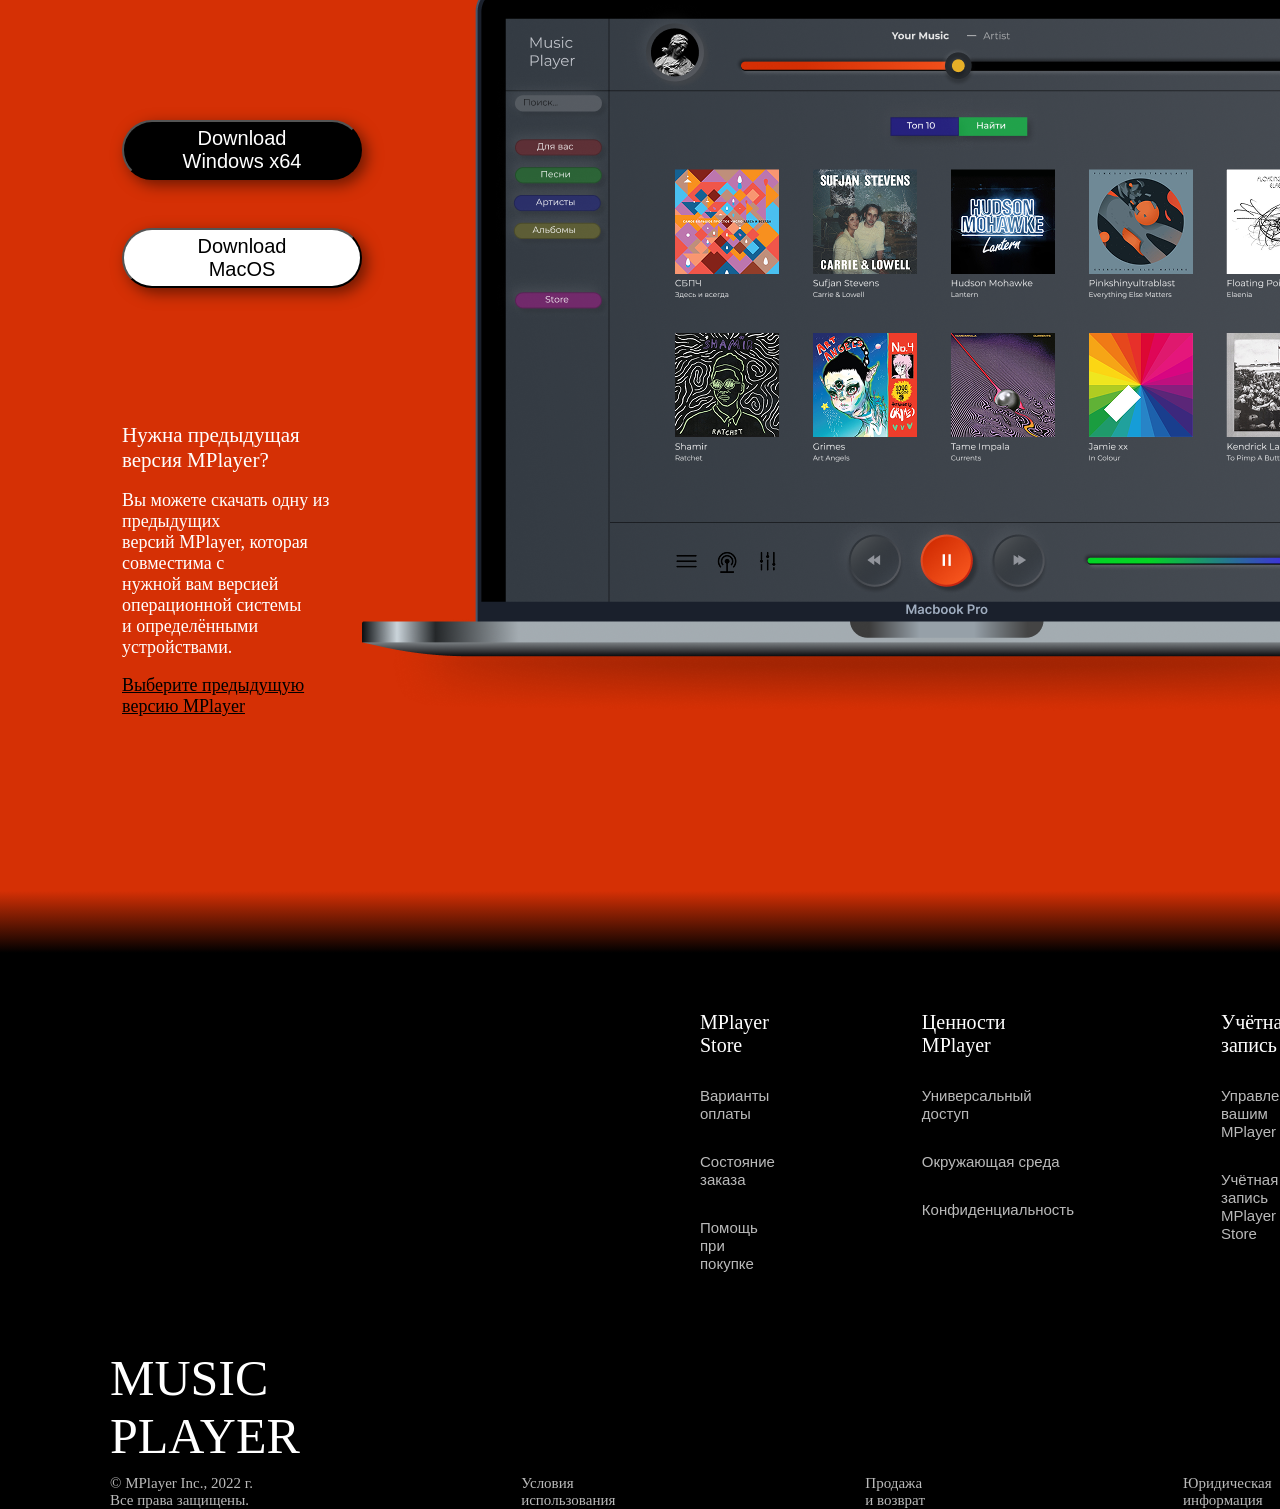
==== commit 7db499a4: "footer's styles done" ====
--- a/project_music_player/index.html
+++ b/project_music_player/index.html
@@ -121,47 +121,49 @@
     </main>
 
     <footer class="page_footer">
-        <ul class="footer_mp_store">
-            <li>
-                <a href="#" class="footer_mp_store_title">MPlayer Store</a>
-            </li>
-            <li>
-                <a href="#" class="footer_mp_store_vars">Варианты оплаты</a>
-            </li>
-            <li>
-                <a href="#" class="footer_mp_store_vars">Состояние заказа</a>
-            </li>
-            <li>
-                <a href="#" class="footer_mp_store_vars">Помощь при покупке</a>
-            </li>
-        </ul>
+        <div class="footer_mp_info">
+            <ul class="footer_mp_store">
+                <li>
+                    <a href="#" class="footer_mp_store_title">MPlayer Store</a>
+                </li>
+                <li>
+                    <a href="#" class="footer_mp_store_vars">Варианты оплаты</a>
+                </li>
+                <li>
+                    <a href="#" class="footer_mp_store_vars">Состояние заказа</a>
+                </li>
+                <li>
+                    <a href="#" class="footer_mp_store_vars">Помощь при покупке</a>
+                </li>
+            </ul>
 
-        <ul class="footer_mp_values">
-            <li>
-                <a href="#" class="footer_mp_values_title">Ценности MPlayer</a>
-            </li>
-            <li>
-                <a href="#" class="footer_mp_values_vars">Универсальный доступ</a>
-            </li>
-            <li>
-                <a href="#" class="footer_mp_values_vars">Окружающая среда</a>
-            </li>
-            <li>
-                <a href="#" class="footer_mp_values_vars">Конфиденциальность</a>
-            </li>
-        </ul>
+            <ul class="footer_mp_values">
+                <li>
+                    <a href="#" class="footer_mp_values_title">Ценности MPlayer</a>
+                </li>
+                <li>
+                    <a href="#" class="footer_mp_values_vars">Универсальный доступ</a>
+                </li>
+                <li>
+                    <a href="#" class="footer_mp_values_vars">Окружающая среда</a>
+                </li>
+                <li>
+                    <a href="#" class="footer_mp_values_vars">Конфиденциальность</a>
+                </li>
+            </ul>
 
-        <ul class="footer_account">
-            <li>
-                <a href="#" class="footer_account_title">Учётная запись</a>
-            </li>
-            <li>
-                <a href="#" class="footer_account_vars">Управление вашим MPlayer ID</a>
-            </li>
-            <li>
-                <a href="#" class="footer_account_vars">Учётная запись MPlayer Store</a>
-            </li>
-        </ul>
+            <ul class="footer_account">
+                <li>
+                    <a href="#" class="footer_account_title">Учётная запись</a>
+                </li>
+                <li>
+                    <a href="#" class="footer_account_vars">Управление вашим MPlayer ID</a>
+                </li>
+                <li>
+                    <a href="#" class="footer_account_vars">Учётная запись MPlayer Store</a>
+                </li>
+            </ul>
+        </div>
 
         <div class="footer_title_mp">
             <p class="footer_logo">music</p>
--- a/project_music_player/style.css
+++ b/project_music_player/style.css
@@ -277,4 +277,71 @@
     display: flex;
     align-items: center;
     justify-content: space-between;
+}
+
+/* ---------- footer ----------*/
+
+.page_footer{
+    width: 100%;
+    min-height: 536px;
+    background: linear-gradient(to top, black 90%, #D53005 100%);
+    overflow: hidden;
+}
+
+.footer_mp_info{
+    display: flex;
+    flex-direction: row;
+    gap: 147px;
+    padding-left: 700px;
+    padding-top: 120px;
+}
+
+.footer_mp_store, .footer_mp_values, .footer_account{
+    margin: 0;
+    padding: 0;
+    display: flex;
+    flex-direction: column;
+    list-style: none;
+    gap: 30px;
+}
+
+.footer_mp_store_title, .footer_mp_values_title, .footer_account_title{
+    color: white;
+    text-decoration: none;
+    flex-direction: column;
+    font-size: 20px;
+    font-weight: 500;
+}
+
+.footer_mp_store_vars, .footer_mp_values_vars, .footer_account_vars{
+    color: rgba(255, 255, 255, 0.729);
+    text-decoration: none;
+    font-size: 15px;
+    font-weight: 200;
+    font-family:Arial, Helvetica, sans-serif;
+}
+
+.footer_title_mp{
+    font-size: 50px;
+    text-transform: uppercase;
+    font-weight: 500;
+    font-family: fantasy;
+    padding-left: 110px;
+    padding-top: 76px;
+}
+
+.footer_info{
+    padding-left: 110px;
+    display: flex;
+    flex-direction: row;
+    gap: 250px;
+    padding-top: 10px;
+    list-style: none;
+    font-size: 15px;
+    color: rgba(255, 255, 255, 0.729);
+}
+
+.footer_info_vars{
+    text-decoration: none;
+    color: rgba(255, 255, 255, 0.729);
 }
